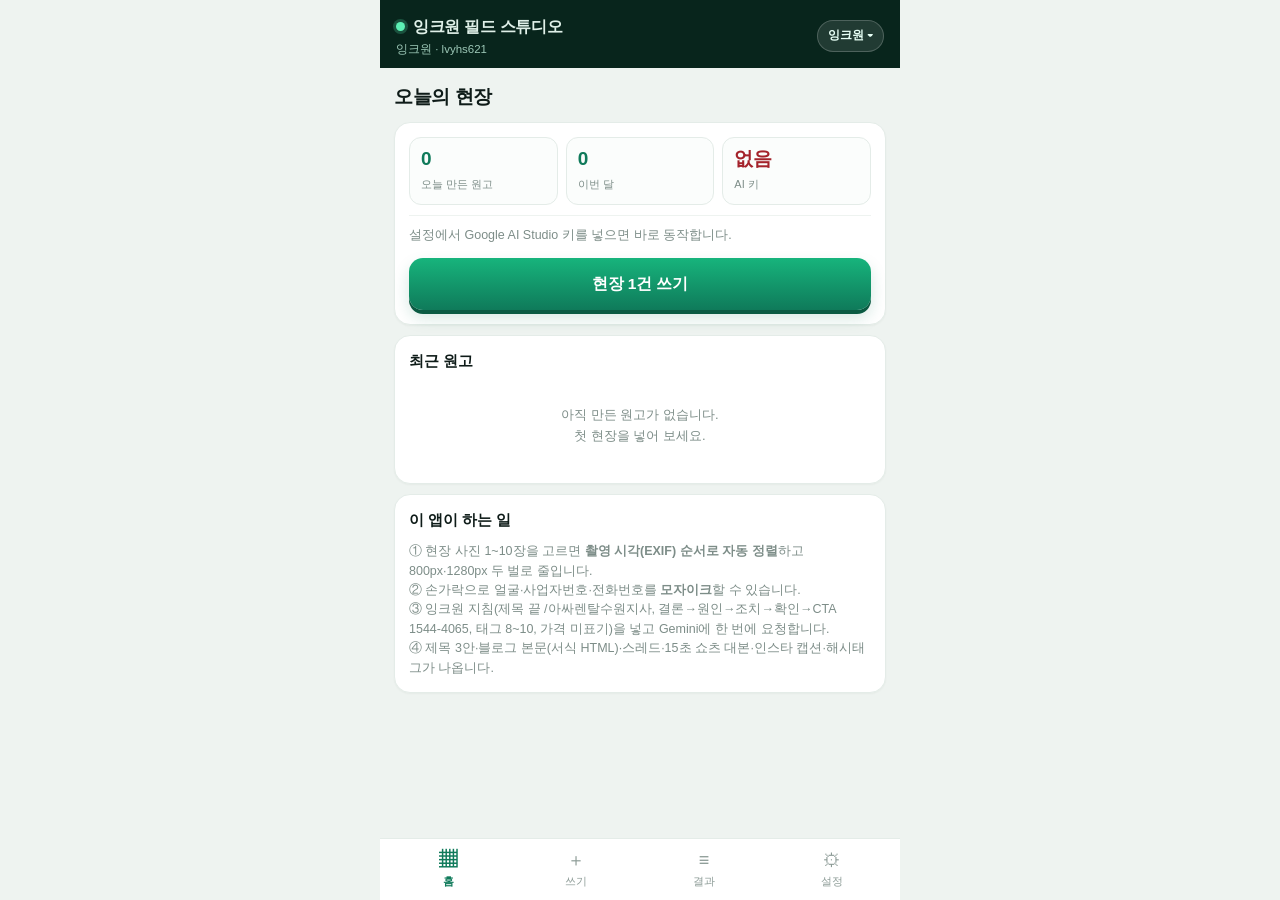
==== field-studio/index.html @ 6616ce25 "🛠️ 잉크원 필드 스튜디오 P1 프로토타입 추가 (/field-studio/)" ====
<!doctype html>
<html lang="ko">
<head>
<meta charset="utf-8">
<meta name="viewport" content="width=device-width, initial-scale=1, viewport-fit=cover">
<title>잉크원 필드 스튜디오</title>
<meta name="theme-color" content="#08251c">
<meta name="description" content="현장 사진과 한 줄 메모로 블로그·쇼츠·스레드·인스타 원고를 1분에 만드는 사내 앱">
<link rel="manifest" href="./manifest.webmanifest">
<link rel="apple-touch-icon" href="./apple-touch-icon.png">
<link rel="stylesheet" href="./style.css">
</head>
<body>
<div class="app">
  <div class="topbar">
    <div>
      <div class="brand"><span class="dot"></span>잉크원 필드 스튜디오</div>
      <div class="who" id="whoLine">잉크원 · lvyhs621</div>
    </div>
    <button class="brandsel" id="brandBtn">잉크원 ▾</button>
  </div>

  <main class="view" id="view">

    <!-- 홈 -->
    <section id="v-home">
      <h1>오늘의 현장</h1>
      <div class="card">
        <div class="kpis">
          <div class="kpi"><b id="kToday">0</b><span>오늘 만든 원고</span></div>
          <div class="kpi"><b id="kMonth">0</b><span>이번 달</span></div>
          <div class="kpi"><b id="kKey">–</b><span>AI 키</span></div>
        </div>
        <div class="hr"></div>
        <div class="spread">
          <div class="muted" id="homeHint">사진과 메모만 있으면 1분 안에 원고가 나옵니다.</div>
        </div>
        <button class="btn" id="goWrite" style="margin-top:12px">현장 1건 쓰기</button>
      </div>

      <div class="card">
        <h3>최근 원고 <span class="tiny" id="histCount"></span></h3>
        <div id="histList"><div class="empty">아직 만든 원고가 없습니다.<br>첫 현장을 넣어 보세요.</div></div>
      </div>

      <div class="card">
        <h3>이 앱이 하는 일</h3>
        <div class="muted">
          ① 현장 사진 1~10장을 고르면 <b>촬영 시각(EXIF) 순서로 자동 정렬</b>하고 800px·1280px 두 벌로 줄입니다.<br>
          ② 손가락으로 얼굴·사업자번호·전화번호를 <b>모자이크</b>할 수 있습니다.<br>
          ③ 잉크원 지침(제목 끝 /아싸렌탈수원지사, 결론→원인→조치→확인→CTA 1544-4065, 태그 8~10, 가격 미표기)을 넣고 Gemini에 한 번에 요청합니다.<br>
          ④ 제목 3안·블로그 본문(서식 HTML)·스레드·15초 쇼츠 대본·인스타 캡션·해시태그가 나옵니다.
        </div>
      </div>
    </section>

    <!-- 쓰기 -->
    <section id="v-write" class="hidden">
      <div class="steps"><div class="on"></div><div id="st2"></div><div id="st3"></div></div>
      <h1>현장 쓰기 <span class="tiny" id="writePresetLabel"></span></h1>

      <div class="card">
        <h3>1. 사진 <span class="tiny" id="photoMeta">0/10장</span></h3>
        <div class="thumbs" id="thumbs">
          <button class="addbox" id="addPhoto"><b>＋</b>사진 추가</button>
        </div>
        <div class="muted" style="margin-top:8px" id="photoHint">촬영 시각이 있으면 순서대로 정렬합니다 · AI용 800px 별도 저장</div>
        <input type="file" id="fileInput" accept="image/*" multiple class="hidden">
      </div>

      <div class="card">
        <h3>2. 한 줄 메모 <span class="tiny">기종·증상·조치</span></h3>
        <textarea id="memo" placeholder="예) 성서공단 사무실, 복합기 종이 걸림 수리. 급지롤러 교체하고 양면 20매 시험 출력까지."></textarea>
        <div class="row" style="margin-top:8px">
          <button class="btn ghost small" id="micBtn" style="width:auto">🎙 말로 입력</button>
          <span class="tiny" id="micHint">사진에 없는 사실을 채워 넣습니다</span>
        </div>
      </div>

      <div class="card">
        <h3>3. 어떤 작업이었나요?</h3>
        <div class="chips" id="types"></div>
        <div class="hr"></div>
        <div class="muted" id="presetLine"></div>
      </div>

      <button class="btn" id="makeBtn">이 현장으로 만들기</button>
      <div class="tiny" style="text-align:center;margin:8px 0 0">Gemini 1회 호출 · 약 10~25원 · 10~30초</div>
    </section>

    <!-- 결과 -->
    <section id="v-result" class="hidden">
      <div id="resultEmpty">
        <h1>결과</h1>
        <div class="card"><div class="empty">아직 만든 원고가 없습니다.<br>쓰기 탭에서 현장을 넣어 보세요.</div></div>
      </div>

      <div id="resultBody" class="hidden">
        <div class="spread" style="margin:0 0 10px">
          <h1 style="margin:0">결과</h1>
          <span class="badge" id="resModel">–</span>
        </div>

        <div class="card">
          <h3>제목 3안 <span class="tiny">하나 고르세요</span></h3>
          <div class="titles" id="titleList"></div>
          <button class="btn ghost small" id="copyTitle">선택한 제목 복사</button>
        </div>

        <div class="card">
          <h3>원고</h3>
          <div class="seg" id="seg">
            <button data-p="blog" class="on">블로그</button>
            <button data-p="threads">스레드</button>
            <button data-p="shorts">쇼츠 15초</button>
            <button data-p="insta">인스타</button>
          </div>

          <div class="pane on" id="pane-blog">
            <div class="article" id="blogPreview"></div>
            <div class="copybar">
              <button class="btn small" id="copyHtml">서식 HTML 복사</button>
              <button class="btn ghost small" id="copyText">일반 텍스트</button>
            </div>
            <div class="tiny" style="margin-top:6px">네이버 스마트에디터에서 붙여넣으면 소제목·목록 서식이 살아납니다.</div>
          </div>

          <div class="pane" id="pane-threads">
            <div class="pre" id="threadsBox"></div>
            <div class="copybar"><button class="btn small" id="copyThreads">스레드 복사</button>
              <button class="btn ghost small" id="copyThreadsShort">짧은 버전</button></div>
            <div class="tiny" style="margin-top:6px" id="threadsLen"></div>
          </div>

          <div class="pane" id="pane-shorts">
            <div id="shortsBox"></div>
            <div class="copybar"><button class="btn small" id="copyShorts">대본 복사</button></div>
            <div class="note" style="margin-top:8px">가격·임대료 숫자는 넣지 않습니다. 엔딩 음성은 “잉크원·아싸렌탈, 1544-4065”.</div>
          </div>

          <div class="pane" id="pane-insta">
            <div class="pre" id="instaBox"></div>
            <div class="copybar"><button class="btn small" id="copyInsta">캡션 복사</button>
              <button class="btn ghost small" id="copyYt">유튜브 제목·설명</button></div>
            <div class="tiny" style="margin-top:6px">첫 줄이 “수원”으로 시작하고, 위치 태그는 넣지 않습니다.</div>
          </div>
        </div>

        <div class="card">
          <h3>해시태그 <span class="tiny" id="tagCount"></span></h3>
          <div class="chips" id="tagList"></div>
          <div class="copybar"><button class="btn ghost small" id="copyTags">태그 복사</button></div>
        </div>

        <div class="card">
          <h3>사진 <span class="tiny" id="resPhotoMeta"></span></h3>
          <div class="thumbs" id="resThumbs"></div>
          <div class="copybar">
            <button class="btn small" id="zipBtn">사진 + 원고 ZIP</button>
            <button class="btn ghost small" id="htmlBtn">원고 HTML 저장</button>
          </div>
        </div>

        <div class="approve">
          <b>승인 — 대외 발행은 아직 연결 전</b>
          <div class="muted" style="margin-top:4px">
            이 프로토타입은 <b>원고 생성까지</b>입니다. 네이버·유튜브·인스타 자동 발행은 2단계(발행 어댑터)에서 붙입니다.
            지금은 [서식 HTML 복사]로 네이버 글쓰기에 붙여넣어 주세요.
          </div>
          <div class="btnrow" style="margin-top:10px">
            <button class="btn danger small" id="discardBtn">버리기</button>
            <button class="btn small" id="naverBtn">복사하고 네이버 열기</button>
          </div>
        </div>
      </div>
    </section>

    <!-- 설정 -->
    <section id="v-settings" class="hidden">
      <h1>설정</h1>

      <div class="card">
        <h3>Google AI Studio 키 <span class="badge" id="keyState">없음</span></h3>
        <label class="f" for="gemKey">API 키</label>
        <input type="password" id="gemKey" placeholder="AIza..." autocomplete="off" spellcheck="false">
        <div class="row" style="margin-top:8px">
          <button class="btn ghost small" id="saveKey" style="width:auto">저장</button>
          <button class="btn ghost small" id="testKey" style="width:auto">연결 테스트</button>
          <button class="btn ghost small" id="importKey" style="width:auto">비서실 키 가져오기</button>
        </div>
        <div class="muted" style="margin-top:8px">
          키는 <b>이 브라우저(localStorage)에만</b> 저장되고 어디로도 보내지 않습니다. GitHub 저장소에는 들어가지 않습니다.
          마르스 비서실과 같은 주소(lvybb1102-lgtm.github.io)라 비서실에 넣은 키를 그대로 가져올 수 있습니다.
        </div>
      </div>

      <div class="card">
        <h3>모델</h3>
        <select id="modelSel">
          <option value="auto">자동 (추천 · gemini-3.6-flash)</option>
          <option value="gemini-3.6-flash">gemini-3.6-flash · 빠름(7초)</option>
          <option value="gemini-3.8-flash">gemini-3.8-flash · 고품질(24초)</option>
          <option value="gemini-3.1-flash-lite">gemini-3.1-flash-lite · 최저가</option>
        </select>
        <div class="muted" style="margin-top:8px" id="modelInfo">한 번에 제목 3안·본문·스레드·쇼츠·인스타를 만들어 약 0.01~0.02달러가 듭니다(실측).</div>
      </div>

      <div class="card">
        <h3>OpenAI 키 <span class="badge off">선택</span></h3>
        <input type="password" id="oaKey" placeholder="sk-..." autocomplete="off" spellcheck="false">
        <div class="row" style="margin-top:8px">
          <button class="btn ghost small" id="saveOa" style="width:auto">저장</button>
          <span class="tiny">지금 프로토타입은 Gemini로 생성합니다. OpenAI는 2단계에서 씁니다.</span>
        </div>
      </div>

      <div class="card">
        <h3>기록</h3>
        <div class="kv"><span>저장된 원고</span><b id="histN">0건</b></div>
        <div class="kv"><span>브라우저 저장소 사용</span><b id="lsUse">–</b></div>
        <div class="btnrow" style="margin-top:10px">
          <button class="btn ghost small" id="exportBtn">백업(JSON)</button>
          <button class="btn ghost small" id="clearHistBtn">기록 지우기</button>
        </div>
      </div>

      <div class="card">
        <h3>이 앱</h3>
        <div class="muted">
          잉크원 필드 스튜디오 v1.0 (P1 프로토타입) · 2026-11-27<br>
          현장 입력 → Gemini 생성 → 복사·저장까지 실제 동작합니다. 발행 어댑터(네이버·유튜브·인스타)는 다음 단계입니다.
        </div>
      </div>
    </section>
  </main>

  <nav class="tabs" id="tabs">
    <button class="tab on" data-v="home"><i>▦</i>홈</button>
    <button class="tab" data-v="write"><i>＋</i>쓰기</button>
    <button class="tab" data-v="result"><i>≡</i>결과</button>
    <button class="tab" data-v="settings"><i>⚙</i>설정</button>
  </nav>
</div>

<!-- 모자이크 편집 -->
<div class="sheet hidden" id="mosaicSheet">
  <div class="inner">
    <div class="hd"><b>모자이크 · 가리기</b><button class="btn mini ghost" id="mClose">닫기</button></div>
    <div class="canvaswrap"><canvas id="mCanvas"></canvas></div>
    <div class="toolrow">
      <button class="btn mini ghost" id="mMode">모자이크</button>
      <button class="btn mini ghost" id="mUndo">되돌리기</button>
      <span class="tiny" style="margin-left:auto">굵기</span>
    </div>
    <input type="range" id="mSize" min="12" max="90" value="38">
    <div class="btnrow" style="margin-top:12px">
      <button class="btn danger small" id="mCancel">취소</button>
      <button class="btn small" id="mSave">적용</button>
    </div>
    <div class="tiny" style="margin-top:8px">손가락으로 얼굴·사업자번호·전화번호 위를 문지르세요. 적용하면 원본이 바뀌고 AI에도 가린 상태로 전달됩니다.</div>
  </div>
</div>

<!-- 생성 진행 -->
<div class="sheet hidden" id="genSheet">
  <div class="inner">
    <div class="hd"><b>원고 만드는 중</b></div>
    <div class="gen">
      <div class="spinner"></div>
      <div class="st" id="genStage">사진 정리 → 지침 확인 → 생성 요청</div>
      <div class="el" id="genElapsed">0초</div>
      <div class="tiny" id="genNote" style="text-align:center;max-width:300px">멈춘 것 같아도 30초까지 기다려 주세요. 창을 닫으면 취소됩니다.</div>
      <button class="btn ghost small" id="genCancel" style="width:auto;margin-top:6px">취소</button>
    </div>
  </div>
</div>

<div class="toast" id="toast"></div>
<script src="./app.js"></script>
</body>
</html>
---- field-studio/style.css ----
:root{
  --ink:#0e1b18; --ink2:#374a45; --muted:#7d8d88; --line:#e4ece8;
  --brand:#0f7a5a; --brand2:#12a06f; --branddark:#0a5a42;
  --warn:#a4600d; --bad:#a4232b; --bg:#eef3f0; --card:#fff;
  --safe-b: env(safe-area-inset-bottom, 0px);
}
*{box-sizing:border-box;-webkit-tap-highlight-color:transparent}
html,body{height:100%}
body{
  margin:0;background:var(--bg);color:var(--ink);
  font-family:Pretendard,-apple-system,BlinkMacSystemFont,"Apple SD Gothic Neo","Noto Sans KR","Malgun Gothic",sans-serif;
  font-size:15px;line-height:1.6;-webkit-text-size-adjust:100%;
  overscroll-behavior-y:none;
}
button,input,textarea,select{font:inherit;color:inherit}
button{cursor:pointer;border:0;background:none}
.hidden{display:none !important}
.app{display:flex;flex-direction:column;height:100dvh;max-width:520px;margin:0 auto;background:var(--bg);position:relative}

/* app bar */
.topbar{display:flex;justify-content:space-between;align-items:center;gap:8px;padding:14px 16px 10px;
  background:#08251c;color:#dff0e8;position:sticky;top:0;z-index:20}
.brand{font-weight:800;letter-spacing:-.02em;font-size:16px;display:flex;align-items:center;gap:8px}
.dot{width:9px;height:9px;border-radius:50%;background:#5cf0b4;box-shadow:0 0 0 3px rgba(92,240,180,.22)}
.topbar .who{font-size:11.5px;color:#9dc8b7}
.brandsel{font-size:12px;background:rgba(255,255,255,.1);color:#e6fff5;border:1px solid rgba(255,255,255,.2);
  border-radius:999px;padding:5px 10px;font-weight:700;max-width:170px;overflow:hidden;text-overflow:ellipsis;white-space:nowrap}

/* scroll area */
.view{flex:1;overflow-y:auto;padding:12px 14px calc(96px + var(--safe-b));-webkit-overflow-scrolling:touch}
h1{font-size:19px;margin:2px 0 10px;letter-spacing:-.02em}
h2{font-size:15px;margin:0 0 8px;letter-spacing:-.01em}
.card{background:var(--card);border:1px solid var(--line);border-radius:16px;padding:14px;margin:0 0 10px;
  box-shadow:0 1px 2px rgba(10,40,30,.04)}
.card h3{margin:0 0 10px;font-size:14.5px;display:flex;align-items:center;justify-content:space-between;gap:8px}
.muted{color:var(--muted);font-size:12.5px;line-height:1.55}
.tiny{font-size:11.5px;color:var(--muted)}
.row{display:flex;align-items:center;gap:8px}
.spread{display:flex;align-items:center;justify-content:space-between;gap:10px}
.stack{display:flex;flex-direction:column;gap:10px}

/* buttons */
.btn{display:flex;align-items:center;justify-content:center;gap:7px;width:100%;border-radius:14px;padding:14px;
  font-size:15.5px;font-weight:800;letter-spacing:-.01em;background:linear-gradient(180deg,#17b47c,#0f7a5a);color:#fff;
  box-shadow:0 4px 0 #0a5a42,0 8px 16px rgba(15,122,90,.18);transition:transform .05s}
.btn:active{transform:translateY(2px);box-shadow:0 2px 0 #0a5a42}
.btn[disabled]{opacity:.55;box-shadow:none;background:#b9c9c3;color:#fff}
.btn.ghost{background:#fff;color:#0b6b4f;border:1.5px solid #bfe0d2;box-shadow:none;font-weight:700}
.btn.ghost:active{background:#f2fbf6}
.btn.small{padding:10px 12px;font-size:13.5px;border-radius:11px;box-shadow:none;font-weight:700}
.btn.mini{padding:7px 10px;font-size:12.5px;border-radius:9px;box-shadow:none;font-weight:700;width:auto}
.btn.danger{background:#fff;color:var(--bad);border:1.5px solid #f0cccf;box-shadow:none;font-weight:700}
.btn.dark{background:#10251f;box-shadow:0 4px 0 #05100c}
.btnrow{display:grid;grid-template-columns:1fr 1fr;gap:8px}

/* tabs */
.tabs{position:fixed;bottom:0;left:50%;transform:translateX(-50%);width:100%;max-width:520px;
  display:grid;grid-template-columns:repeat(4,1fr);background:rgba(255,255,255,.97);border-top:1px solid var(--line);
  padding:7px 4px calc(8px + var(--safe-b));z-index:30;backdrop-filter:blur(10px)}
.tab{text-align:center;font-size:10.5px;color:#8c9b96;padding:2px 0;border-radius:10px}
.tab i{display:block;font-size:18px;font-style:normal;line-height:1.4}
.tab.on{color:var(--brand);font-weight:800}
.tab.on i{transform:translateY(-1px)}

/* photos */
.thumbs{display:grid;grid-template-columns:repeat(3,1fr);gap:8px}
.thumb{position:relative;aspect-ratio:1/1;border-radius:12px;overflow:hidden;background:#dfe8e4;border:1px solid var(--line)}
.thumb img{width:100%;height:100%;object-fit:cover;display:block}
.thumb .num{position:absolute;top:5px;left:5px;background:rgba(15,122,90,.92);color:#fff;font-size:11px;font-weight:800;
  border-radius:6px;padding:0 6px;line-height:19px;z-index:2}
.thumb .acts{position:absolute;right:4px;bottom:4px;display:flex;gap:4px;z-index:2}
.thumb .acts button{background:rgba(8,30,24,.72);color:#fff;border-radius:8px;font-size:12px;padding:3px 7px;font-weight:700}
.thumb .stamp{position:absolute;left:0;right:0;bottom:0;background:linear-gradient(transparent,rgba(6,22,17,.72));
  color:#eafff7;font-size:10.5px;padding:14px 6px 4px;text-align:right}
.addbox{aspect-ratio:1/1;border:1.6px dashed #c2d6cd;border-radius:12px;display:flex;flex-direction:column;
  align-items:center;justify-content:center;gap:2px;color:#7fa094;font-size:12px;background:#f8fbf9}
.addbox b{font-size:22px;line-height:1;color:#0f7a5a}

/* chips */
.chips{display:flex;flex-wrap:wrap;gap:7px}
.chip{font-size:12.5px;border:1px solid var(--line);background:#fff;border-radius:999px;padding:7px 12px;color:var(--ink2);font-weight:600}
.chip.on{background:#effaf4;border-color:#0f7a5a;color:#0b6b4f;font-weight:800;box-shadow:inset 0 0 0 1px #0f7a5a}
.chip.tag{background:#eaf5ef;color:#0b6b4f;border-color:#cfe7dd;font-weight:700}

/* fields */
textarea,input[type=text],input[type=password],select{width:100%;border:1px solid var(--line);border-radius:12px;
  padding:11px 12px;background:#fbfdfc;font-size:14.5px;outline:none}
textarea{min-height:78px;resize:vertical;line-height:1.6}
textarea:focus,input:focus,select:focus{border-color:#8fd3ba;background:#fff}
label.f{display:block;font-size:12.5px;font-weight:700;color:var(--ink2);margin:0 0 5px}

/* steps */
.steps{display:flex;gap:6px;margin:0 0 12px}
.steps div{flex:1;height:4px;border-radius:9px;background:#dde7e2}
.steps div.on{background:linear-gradient(90deg,#12a06f,#0f7a5a)}

/* kpi */
.kpis{display:grid;grid-template-columns:1fr 1fr 1fr;gap:8px}
.kpi{background:#fbfdfc;border:1px solid var(--line);border-radius:12px;padding:9px 11px}
.kpi b{display:block;font-size:19px;color:var(--brand);letter-spacing:-.02em;line-height:1.25}
.kpi span{font-size:11px;color:var(--muted)}

/* list */
.hitem{display:flex;gap:10px;align-items:center;padding:10px 0;border-top:1px solid #eef3f0}
.hitem:first-of-type{border-top:0}
.hitem img{width:46px;height:46px;border-radius:10px;object-fit:cover;background:#dfe8e4;flex:none}
.hitem .t{flex:1;min-width:0}
.hitem .t b{display:block;font-size:13.5px;font-weight:700;white-space:nowrap;overflow:hidden;text-overflow:ellipsis}
.hitem .t span{font-size:11.5px;color:var(--muted)}
.empty{text-align:center;color:var(--muted);font-size:13px;padding:22px 8px}

/* result */
.titles .t{border:1.5px solid var(--line);border-radius:12px;padding:11px 12px;margin:0 0 8px;background:#fff;font-size:13.5px;line-height:1.5;text-align:left;width:100%;display:block}
.titles .t.on{border-color:#0f7a5a;background:#f2fbf6;box-shadow:inset 0 0 0 1px #0f7a5a}
.titles .t small{display:block;color:var(--muted);font-size:11px;margin-top:3px}
.seg{display:flex;gap:0;background:#eaf1ee;border-radius:11px;padding:3px;margin:0 0 10px}
.seg button{flex:1;font-size:12.5px;font-weight:700;color:#6b7c76;padding:7px 4px;border-radius:9px}
.seg button.on{background:#fff;color:#0b6b4f;box-shadow:0 1px 3px rgba(10,40,30,.12)}
.pane{display:none}
.pane.on{display:block}
.article{font-size:14px;line-height:1.8;color:#243330;max-height:52vh;overflow:auto;border:1px solid var(--line);
  border-radius:12px;padding:12px;background:#fff}
.article h2{font-size:15px;color:#0b4d70;margin:16px 0 6px}
.article h2:first-child{margin-top:0}
.article p{margin:0 0 10px}
.article ul{margin:0 0 10px;padding-left:20px}
.article li{margin:0 0 4px}
.article b{color:#0b3d2f}
.pre{white-space:pre-wrap;font-size:13.5px;line-height:1.7;background:#fbfdfc;border:1px solid var(--line);
  border-radius:12px;padding:12px;max-height:46vh;overflow:auto}
.shortsrow{display:grid;grid-template-columns:64px 1fr;gap:8px;padding:9px 0;border-top:1px solid #eef3f0;font-size:13px}
.shortsrow:first-child{border-top:0}
.shortsrow .tm{font-weight:800;color:#0b6b4f;font-size:12px}
.shortsrow .sc{font-weight:700}
.shortsrow .vc{color:var(--ink2);font-size:12.5px}
.copybar{display:flex;gap:8px;margin:10px 0 0}
.copybar .btn{flex:1}

/* approve */
.approve{border:1.5px solid #f0d7b3;background:#fffaf2;border-radius:14px;padding:13px;margin:10px 0}
.approve b{font-size:13.5px}

/* bottom sheet / modal */
.sheet{position:fixed;inset:0;background:rgba(6,20,16,.55);z-index:60;display:flex;align-items:flex-end;justify-content:center}
.sheet .inner{background:#fff;width:100%;max-width:520px;border-radius:18px 18px 0 0;padding:14px 14px calc(14px + var(--safe-b));
  max-height:94dvh;overflow:auto}
.sheet .hd{display:flex;justify-content:space-between;align-items:center;margin:0 0 10px}
.sheet .hd b{font-size:15px}
.canvaswrap{position:relative;background:#0b1512;border-radius:12px;overflow:hidden;touch-action:none}
.canvaswrap canvas{display:block;width:100%;height:auto;touch-action:none}
.toolrow{display:flex;gap:8px;align-items:center;margin:10px 0}
.toolrow .btn{flex:none;width:auto}
input[type=range]{width:100%;accent-color:#0f7a5a}

/* progress */
.gen{display:flex;flex-direction:column;align-items:center;gap:10px;padding:22px 8px}
.spinner{width:38px;height:38px;border-radius:50%;border:4px solid #d9e8e1;border-top-color:#0f7a5a;animation:spin .9s linear infinite}
@keyframes spin{to{transform:rotate(360deg)}}
.gen .st{font-size:13.5px;font-weight:700;color:#0b6b4f}
.gen .el{font-size:12px;color:var(--muted)}

/* toast */
.toast{position:fixed;left:50%;bottom:calc(96px + var(--safe-b));transform:translateX(-50%) translateY(20px);
  background:#10251f;color:#eafff7;font-size:13px;font-weight:700;padding:11px 16px;border-radius:12px;
  opacity:0;pointer-events:none;transition:.22s;z-index:80;max-width:88%;text-align:center;line-height:1.45}
.toast.on{opacity:1;transform:translateX(-50%) translateY(0)}
.toast.err{background:#5d1519}

/* misc */
.badge{font-size:10.5px;font-weight:800;border-radius:999px;padding:2px 8px;background:#eaf5ef;color:#0b6b4f;border:1px solid #cfe7dd}
.badge.warn{background:#fff6e8;color:#8a5309;border-color:#f0dcbf}
.badge.off{background:#f3f5f4;color:#85938f;border-color:#e5eae8}
.hr{height:1px;background:#eef3f0;margin:10px 0}
.note{font-size:11.5px;color:#6d7d78;line-height:1.55;background:#f7faf8;border-left:3px solid #cfe7dd;padding:8px 10px;border-radius:0 8px 8px 0}
.kv{display:flex;justify-content:space-between;gap:10px;font-size:13px;padding:6px 0;border-top:1px solid #f1f5f3}
.kv:first-child{border-top:0}
.kv span{color:var(--muted)}
.kv b{font-weight:700}
@media (max-width:380px){ .kpis{grid-template-columns:1fr 1fr} }
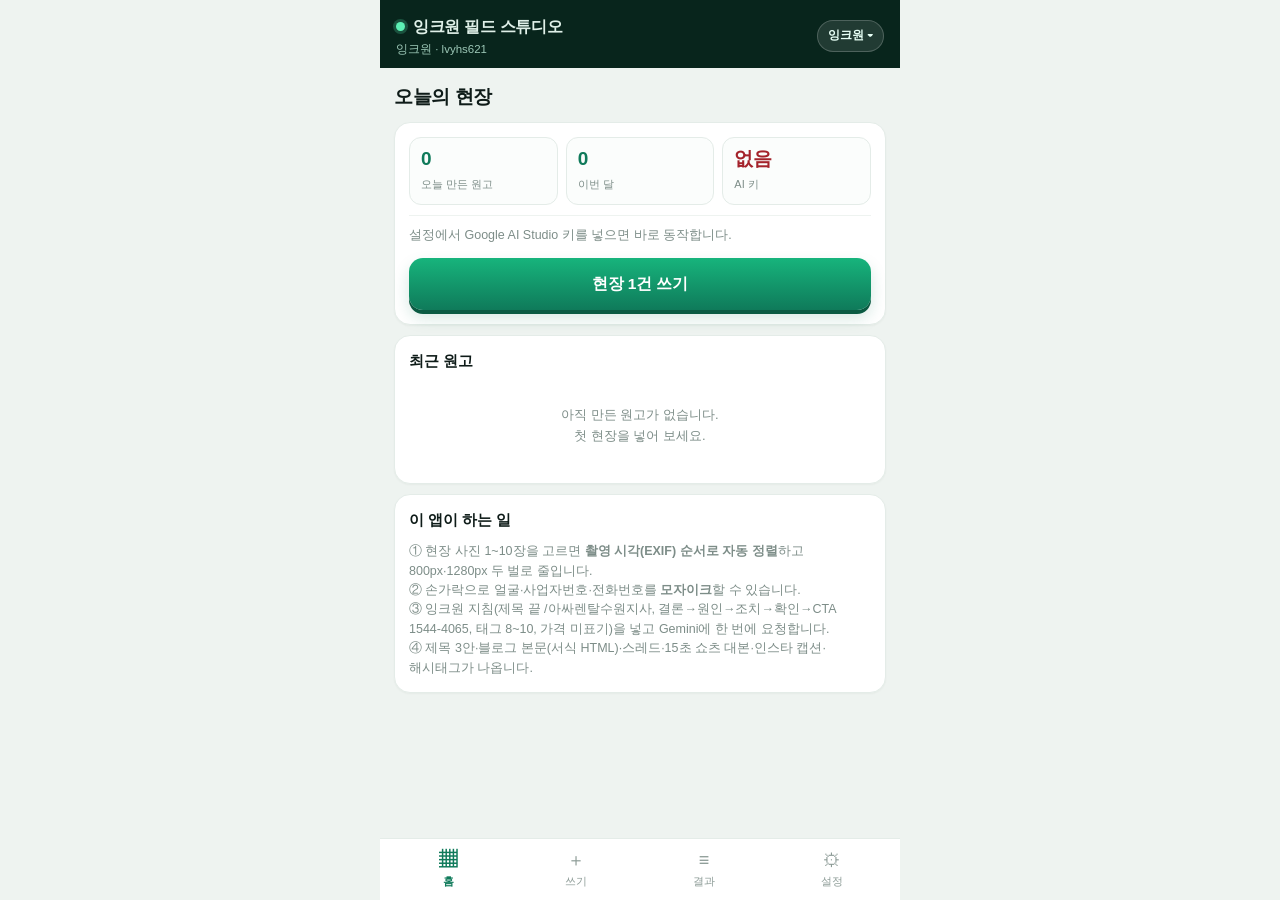
==== commit fc8b7004: "필드 스튜디오: 정보성 지정 주제·정보성 랜덤 주제 모드 추가 (쓰기 3모드)" ====
--- a/field-studio/index.html
+++ b/field-studio/index.html
@@ -57,10 +57,36 @@
     <!-- 쓰기 -->
     <section id="v-write" class="hidden">
       <div class="steps"><div class="on"></div><div id="st2"></div><div id="st3"></div></div>
-      <h1>현장 쓰기 <span class="tiny" id="writePresetLabel"></span></h1>
-
-      <div class="card">
-        <h3>1. 사진 <span class="tiny" id="photoMeta">0/10장</span></h3>
+      <h1>글쓰기 <span class="tiny" id="writePresetLabel"></span></h1>
+
+      <div class="modes" id="modeTabs">
+        <button class="modecard on" data-m="field"><i>🔧</i><b>설치·AS<br>후기</b><span>사진·메모</span></button>
+        <button class="modecard" data-m="topic"><i>📝</i><b>정보성<br>지정 주제</b><span>주제 입력</span></button>
+        <button class="modecard" data-m="random"><i>🎲</i><b>정보성<br>랜덤 주제</b><span>AI 자동</span></button>
+      </div>
+      <div class="modehint" id="modeHint">현장 사진과 한 줄 메모로 설치·AS 후기 원고를 만듭니다.</div>
+
+      <div class="card hidden" id="topicCard">
+        <h3>1. 주제 <span class="tiny">한 줄로 적어 주세요</span></h3>
+        <input type="text" id="topicInput" placeholder="예) 복합기에서 팩스가 안 나갈 때 확인하는 5가지" autocomplete="off" enterkeyhint="done">
+        <div class="tiny" style="margin:10px 0 6px">추천 주제 — 누르면 바로 채워집니다</div>
+        <div class="chips" id="topicChips"></div>
+      </div>
+
+      <div class="card hidden" id="randomCard">
+        <h3>1. 주제 <span class="tiny">비워 두면 AI가 새로 고릅니다</span></h3>
+        <div class="picked off" id="pickedBox">아직 뽑지 않았습니다 · AI가 최근 글과 겹치지 않는 새 주제를 고릅니다</div>
+        <div class="btnrow" style="margin-top:10px">
+          <button class="btn ghost small" id="rollBtn">🎲 다른 주제 뽑기</button>
+          <button class="btn ghost small" id="clearPick">주제 비우기</button>
+        </div>
+        <div class="hr"></div>
+        <div class="tiny">최근 주제 — 같은 소재는 피해서 씁니다</div>
+        <div class="chips" id="recentTopics" style="margin-top:6px"></div>
+      </div>
+
+      <div class="card" id="photoCard">
+        <h3><span id="photoTitle">1. 사진</span> <span class="tiny" id="photoMeta">0/10장</span></h3>
         <div class="thumbs" id="thumbs">
           <button class="addbox" id="addPhoto"><b>＋</b>사진 추가</button>
         </div>
@@ -68,8 +94,8 @@
         <input type="file" id="fileInput" accept="image/*" multiple class="hidden">
       </div>
 
-      <div class="card">
-        <h3>2. 한 줄 메모 <span class="tiny">기종·증상·조치</span></h3>
+      <div class="card" id="memoCard">
+        <h3><span id="memoTitle">2. 한 줄 메모</span> <span class="tiny" id="memoSub">기종·증상·조치</span></h3>
         <textarea id="memo" placeholder="예) 성서공단 사무실, 복합기 종이 걸림 수리. 급지롤러 교체하고 양면 20매 시험 출력까지."></textarea>
         <div class="row" style="margin-top:8px">
           <button class="btn ghost small" id="micBtn" style="width:auto">🎙 말로 입력</button>
@@ -77,15 +103,21 @@
         </div>
       </div>
 
-      <div class="card">
+      <div class="card" id="typeCard">
         <h3>3. 어떤 작업이었나요?</h3>
         <div class="chips" id="types"></div>
         <div class="hr"></div>
         <div class="muted" id="presetLine"></div>
       </div>
 
+      <div class="card hidden" id="infoCard">
+        <div class="muted" id="infoNote"></div>
+        <div class="hr"></div>
+        <div class="muted" id="presetLine2"></div>
+      </div>
+
       <button class="btn" id="makeBtn">이 현장으로 만들기</button>
-      <div class="tiny" style="text-align:center;margin:8px 0 0">Gemini 1회 호출 · 약 10~25원 · 10~30초</div>
+      <div class="tiny" style="text-align:center;margin:8px 0 0" id="costLine">Gemini 1회 호출 · 약 10~25원 · 10~30초</div>
     </section>
 
     <!-- 결과 -->
@@ -99,6 +131,11 @@
         <div class="spread" style="margin:0 0 10px">
           <h1 style="margin:0">결과</h1>
           <span class="badge" id="resModel">–</span>
+        </div>
+
+        <div class="card hidden" id="resTopicCard">
+          <h3>이번 주제 <span class="tiny" id="resModeLabel"></span></h3>
+          <div id="resTopic" style="font-size:13.5px;font-weight:700;color:#0b4d36;line-height:1.55"></div>
         </div>
 
         <div class="card">
@@ -152,7 +189,7 @@
           <div class="copybar"><button class="btn ghost small" id="copyTags">태그 복사</button></div>
         </div>
 
-        <div class="card">
+        <div class="card" id="resPhotoCard">
           <h3>사진 <span class="tiny" id="resPhotoMeta"></span></h3>
           <div class="thumbs" id="resThumbs"></div>
           <div class="copybar">
--- a/field-studio/style.css
+++ b/field-studio/style.css
@@ -6,10 +6,11 @@
 }
 *{box-sizing:border-box;-webkit-tap-highlight-color:transparent}
 html,body{height:100%}
-body{
+  body{
   margin:0;background:var(--bg);color:var(--ink);
   font-family:Pretendard,-apple-system,BlinkMacSystemFont,"Apple SD Gothic Neo","Noto Sans KR","Malgun Gothic",sans-serif;
   font-size:15px;line-height:1.6;-webkit-text-size-adjust:100%;
+  word-break:keep-all;overflow-wrap:anywhere;
   overscroll-behavior-y:none;
 }
 button,input,textarea,select{font:inherit;color:inherit}
@@ -41,8 +42,11 @@
 
 /* buttons */
 .btn{display:flex;align-items:center;justify-content:center;gap:7px;width:100%;border-radius:14px;padding:14px;
+  white-space:nowrap;
   font-size:15.5px;font-weight:800;letter-spacing:-.01em;background:linear-gradient(180deg,#17b47c,#0f7a5a);color:#fff;
   box-shadow:0 4px 0 #0a5a42,0 8px 16px rgba(15,122,90,.18);transition:transform .05s}
+.row .btn{flex:0 0 auto}
+.row .tiny{flex:1;min-width:0}
 .btn:active{transform:translateY(2px);box-shadow:0 2px 0 #0a5a42}
 .btn[disabled]{opacity:.55;box-shadow:none;background:#b9c9c3;color:#fff}
 .btn.ghost{background:#fff;color:#0b6b4f;border:1.5px solid #bfe0d2;box-shadow:none;font-weight:700}
@@ -55,7 +59,7 @@
 
 /* tabs */
 .tabs{position:fixed;bottom:0;left:50%;transform:translateX(-50%);width:100%;max-width:520px;
-  display:grid;grid-template-columns:repeat(4,1fr);background:rgba(255,255,255,.97);border-top:1px solid var(--line);
+  display:grid;grid-template-columns:repeat(4,1fr);background:#fff;border-top:1px solid var(--line);
   padding:7px 4px calc(8px + var(--safe-b));z-index:30;backdrop-filter:blur(10px)}
 .tab{text-align:center;font-size:10.5px;color:#8c9b96;padding:2px 0;border-radius:10px}
 .tab i{display:block;font-size:18px;font-style:normal;line-height:1.4}
@@ -68,8 +72,9 @@
 .thumb img{width:100%;height:100%;object-fit:cover;display:block}
 .thumb .num{position:absolute;top:5px;left:5px;background:rgba(15,122,90,.92);color:#fff;font-size:11px;font-weight:800;
   border-radius:6px;padding:0 6px;line-height:19px;z-index:2}
-.thumb .acts{position:absolute;right:4px;bottom:4px;display:flex;gap:4px;z-index:2}
-.thumb .acts button{background:rgba(8,30,24,.72);color:#fff;border-radius:8px;font-size:12px;padding:3px 7px;font-weight:700}
+.thumb .acts{position:absolute;right:4px;top:4px;display:flex;gap:4px;z-index:2}
+.thumb .acts button{background:rgba(8,30,24,.72);color:#fff;border-radius:7px;font-size:12px;font-weight:700;
+  width:24px;height:24px;display:grid;place-items:center;padding:0}
 .thumb .stamp{position:absolute;left:0;right:0;bottom:0;background:linear-gradient(transparent,rgba(6,22,17,.72));
   color:#eafff7;font-size:10.5px;padding:14px 6px 4px;text-align:right}
 .addbox{aspect-ratio:1/1;border:1.6px dashed #c2d6cd;border-radius:12px;display:flex;flex-direction:column;
@@ -94,6 +99,21 @@
 .steps div{flex:1;height:4px;border-radius:9px;background:#dde7e2}
 .steps div.on{background:linear-gradient(90deg,#12a06f,#0f7a5a)}
 
+/* mode selector (쓰기 탭 상단 3모드) */
+.modes{display:grid;grid-template-columns:repeat(3,1fr);gap:7px;margin:0 0 7px}
+.modecard{display:flex;flex-direction:column;align-items:center;gap:3px;background:#fff;border:1.5px solid var(--line);
+  border-radius:14px;padding:9px 5px 8px;text-align:center;line-height:1.3;min-height:72px}
+.modecard i{font-style:normal;font-size:17px;line-height:1}
+.modecard b{font-size:12px;letter-spacing:-.03em;font-weight:800;color:var(--ink2)}
+.modecard span{font-size:10px;color:var(--muted);letter-spacing:-.02em}
+.modecard.on{border-color:#0f7a5a;background:#f1fbf6;box-shadow:inset 0 0 0 1px #0f7a5a}
+.modecard.on b{color:#0b6b4f}
+.modehint{font-size:11.5px;color:#6d7d78;line-height:1.5;background:#f7faf8;border-left:3px solid #cfe7dd;
+  padding:7px 10px;border-radius:0 8px 8px 0;margin:0 0 10px}
+.picked{font-size:13px;font-weight:700;color:#0b6b4f;background:#f2fbf6;border:1px dashed #bfe0d2;
+  border-radius:11px;padding:10px 12px;line-height:1.5;word-break:keep-all}
+.picked.off{color:var(--muted);font-weight:600;background:#fbfdfc;border-color:var(--line)}
+
 /* kpi */
 .kpis{display:grid;grid-template-columns:1fr 1fr 1fr;gap:8px}
 .kpi{background:#fbfdfc;border:1px solid var(--line);border-radius:12px;padding:9px 11px}
@@ -104,6 +124,8 @@
 .hitem{display:flex;gap:10px;align-items:center;padding:10px 0;border-top:1px solid #eef3f0}
 .hitem:first-of-type{border-top:0}
 .hitem img{width:46px;height:46px;border-radius:10px;object-fit:cover;background:#dfe8e4;flex:none}
+.hitem .noimg{width:46px;height:46px;border-radius:10px;flex:none;display:grid;place-items:center;
+  font-size:18px;background:#eaf5ef;border:1px solid #cfe7dd}
 .hitem .t{flex:1;min-width:0}
 .hitem .t b{display:block;font-size:13.5px;font-weight:700;white-space:nowrap;overflow:hidden;text-overflow:ellipsis}
 .hitem .t span{font-size:11.5px;color:var(--muted)}
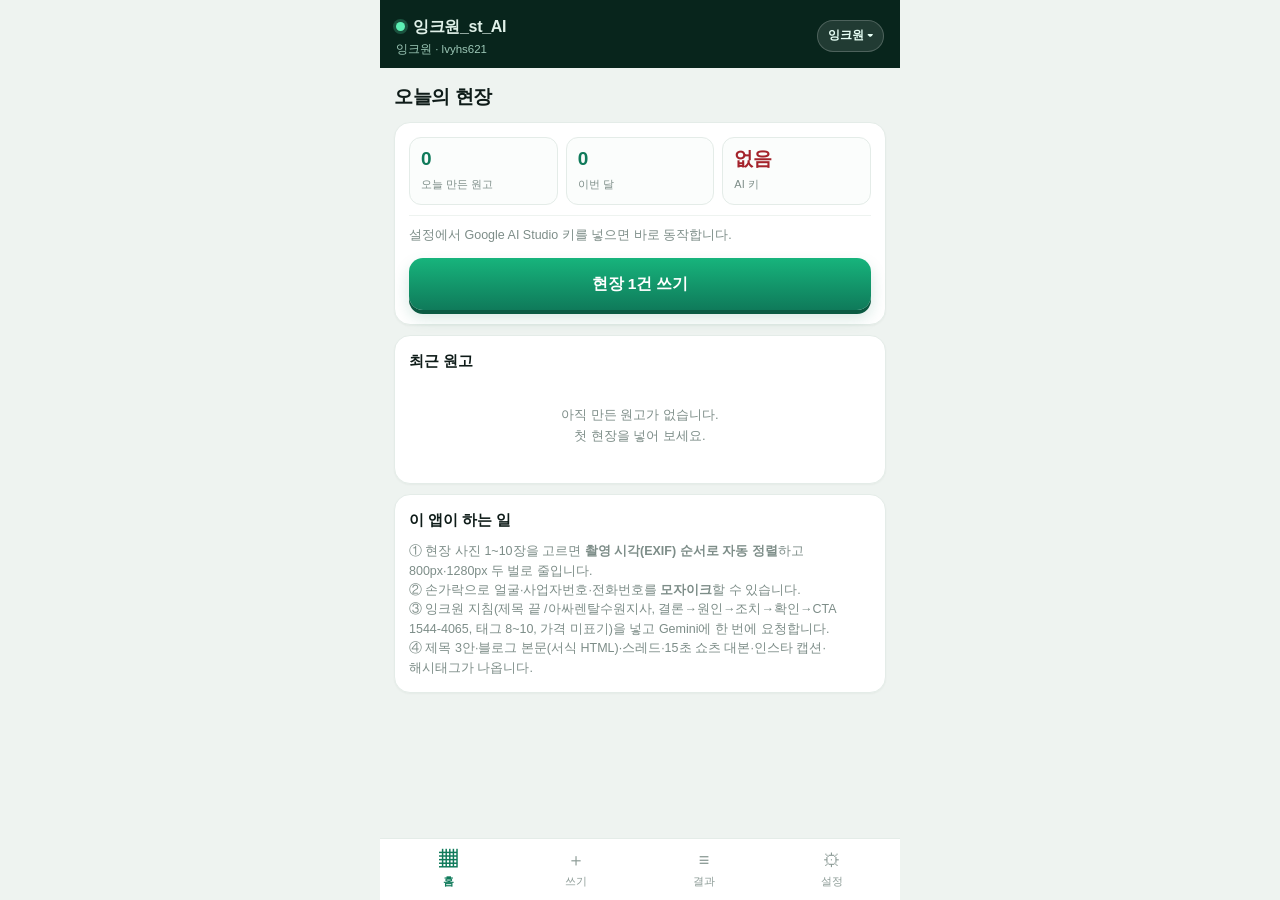
==== commit 60e1d9ce: "필드 스튜디오 P2 발행 어댑터 + 앱 이름 잉크원_st_AI - 결과 화면에 🚀 P2 발행 어댑터 카드: 채널 5종 토글·상태(대기/임시저장/발행요청/발행완료)·URL 메모를 l" ====
--- a/field-studio/index.html
+++ b/field-studio/index.html
@@ -3,9 +3,9 @@
 <head>
 <meta charset="utf-8">
 <meta name="viewport" content="width=device-width, initial-scale=1, viewport-fit=cover">
-<title>잉크원 필드 스튜디오</title>
+<title>잉크원_st_AI</title>
 <meta name="theme-color" content="#08251c">
-<meta name="description" content="현장 사진과 한 줄 메모로 블로그·쇼츠·스레드·인스타 원고를 1분에 만드는 사내 앱">
+<meta name="description" content="잉크원_st_AI — 현장 사진과 한 줄 메모로 블로그·쇼츠·스레드·인스타 원고를 1분에 만들고, 4가지 경로로 바로 내보내는 사내 앱">
 <link rel="manifest" href="./manifest.webmanifest">
 <link rel="apple-touch-icon" href="./apple-touch-icon.png">
 <link rel="stylesheet" href="./style.css">
@@ -14,7 +14,7 @@
 <div class="app">
   <div class="topbar">
     <div>
-      <div class="brand"><span class="dot"></span>잉크원 필드 스튜디오</div>
+      <div class="brand"><span class="dot"></span>잉크원_st_AI</div>
       <div class="who" id="whoLine">잉크원 · lvyhs621</div>
     </div>
     <button class="brandsel" id="brandBtn">잉크원 ▾</button>
@@ -198,15 +198,49 @@
           </div>
         </div>
 
+        <div class="card p2" id="p2Card">
+          <h3>🚀 P2 발행 어댑터 <span class="tiny" id="p2Sum">–</span></h3>
+          <div class="tiny" style="margin:-2px 0 8px">보낼 채널을 고르고, 상태를 눌러 기록하세요(대기 → 임시저장 → 발행요청 → 발행완료).</div>
+          <div id="chList"></div>
+
+          <div class="hr"></div>
+          <b class="p2t">가. 네이버 블로그 — 안전모드(1탭 쓰기)</b>
+          <div class="tiny" style="margin-top:3px">서식 HTML을 복사한 뒤 글쓰기 창을 엽니다. 본문에 붙여넣고 [발행]만 누르면 됩니다.</div>
+          <button class="btn small" id="naverSafeBtn" style="margin-top:9px">📋 서식 HTML 복사 + 네이버 글쓰기 열기</button>
+          <div class="tiny" id="naverOut" style="margin-top:6px"></div>
+
+          <div class="hr"></div>
+          <b class="p2t">나. 구글 블로그(Blogger) — 공식 API</b>
+          <div class="tiny" id="bgState" style="margin-top:3px">토큰 없음 · 설정(⚙)에서 Blog ID와 Access Token을 넣어 주세요.</div>
+          <label class="chkline" style="margin-top:9px"><input type="checkbox" id="bgDraft" checked> 임시저장(draft)으로 올리기 — 끄면 바로 공개</label>
+          <button class="btn small" id="bgSend" style="margin-top:9px">🌐 구글 블로그로 바로 임시저장/발행</button>
+          <div class="tiny" id="bgOut" style="margin-top:6px"></div>
+
+          <div class="hr"></div>
+          <b class="p2t">다. 니케(비서)에게 발행 맡기기 — 발행팩</b>
+          <div class="tiny" style="margin-top:3px">제목·본문·태그·스레드·쇼츠·인스타·선택 채널을 발행 지시서로 복사합니다. 채팅에 붙여넣기만 하면 됩니다.</div>
+          <div class="btnrow" style="margin-top:9px">
+            <button class="btn small" id="packCopy">🤖 발행팩 복사</button>
+            <button class="btn ghost small" id="packJson">.json 내려받기</button>
+          </div>
+
+          <div class="hr"></div>
+          <b class="p2t">라. 로컬 PC 브릿지(Webhook)</b>
+          <div class="tiny" id="bridgeState" style="margin-top:3px">URL 미설정 · 설정(⚙)에서 브릿지 주소를 넣으세요.</div>
+          <button class="btn ghost small" id="bridgeSend" style="margin-top:9px">⚡ 로컬 PC 브릿지로 전송</button>
+          <div class="tiny" id="bridgeOut" style="margin-top:6px"></div>
+        </div>
+
         <div class="approve">
-          <b>승인 — 대외 발행은 아직 연결 전</b>
+          <b>승인 — 실제 게시는 마지막 버튼에서</b>
           <div class="muted" style="margin-top:4px">
-            이 프로토타입은 <b>원고 생성까지</b>입니다. 네이버·유튜브·인스타 자동 발행은 2단계(발행 어댑터)에서 붙입니다.
-            지금은 [서식 HTML 복사]로 네이버 글쓰기에 붙여넣어 주세요.
+            원고는 이 기기 안에서만 만들어졌습니다. 위 4가지 경로 중 <b>누르는 순간</b> 전송·게시가 일어납니다.
+            네이버는 글쓰기 창을 열어 붙여넣기까지만 하고, Blogger는 <b>임시저장(draft)</b>이 기본입니다.
+            유튜브·인스타·스레드는 대본·캡션 복사와 니케 위임으로 처리합니다.
           </div>
           <div class="btnrow" style="margin-top:10px">
             <button class="btn danger small" id="discardBtn">버리기</button>
-            <button class="btn small" id="naverBtn">복사하고 네이버 열기</button>
+            <button class="btn ghost small" id="goHist">기록 보기</button>
           </div>
         </div>
       </div>
@@ -252,6 +286,47 @@
       </div>
 
       <div class="card">
+        <h3>구글 블로그(Blogger) 설정 <span class="badge off" id="bgBadge">미설정</span></h3>
+        <label class="f" for="bgBlog">Blog ID 또는 주소</label>
+        <input type="text" id="bgBlog" placeholder="ink1-suwon-test.blogspot.com 또는 숫자 ID" autocomplete="off" spellcheck="false">
+        <label class="f" for="bgToken" style="margin-top:9px">Google OAuth Access Token</label>
+        <input type="password" id="bgToken" placeholder="ya29...." autocomplete="off" spellcheck="false">
+        <div class="row" style="margin-top:9px">
+          <button class="btn ghost small" id="bgSave" style="width:auto">저장</button>
+          <button class="btn ghost small" id="bgTest" style="width:auto">연결 테스트</button>
+        </div>
+        <div class="muted" style="margin-top:8px">
+          토큰은 <b>이 브라우저(localStorage)에만</b> 저장됩니다. 권한(scope)은 <b>https://www.googleapis.com/auth/blogger</b> 하나면 됩니다.
+          OAuth 토큰은 약 1시간이면 만료되니 필요할 때 다시 발급해 붙여넣으세요.
+        </div>
+        <div class="tiny" id="bgTestOut" style="margin-top:6px"></div>
+      </div>
+
+      <div class="card">
+        <h3>로컬 PC 브릿지 <span class="badge off" id="brBadge">미설정</span></h3>
+        <label class="f" for="brUrl">브릿지 URL</label>
+        <input type="text" id="brUrl" placeholder="http://127.0.0.1:8787/publish" autocomplete="off" spellcheck="false">
+        <div class="row" style="margin-top:9px">
+          <button class="btn ghost small" id="brSave" style="width:auto">저장</button>
+          <button class="btn ghost small" id="brTest" style="width:auto">연결 테스트(/health)</button>
+        </div>
+        <div class="muted" style="margin-top:8px">
+          PC에서 <b>field_studio_bridge_sample.py</b>를 켜 두면 폰에서 만든 원고가 PC 폴더로 저장되고,
+          Blogger 토큰까지 넣어 두면 구글 블로그에 바로 올라갑니다. (기본 주소 <b>http://127.0.0.1:8787/publish</b>)
+        </div>
+        <div class="tiny" id="brTestOut" style="margin-top:6px"></div>
+      </div>
+
+      <div class="card">
+        <h3>발행 로그 <span class="tiny" id="pubLogN"></span></h3>
+        <div id="pubLogList"><div class="empty">아직 발행 기록이 없습니다.</div></div>
+        <div class="btnrow" style="margin-top:10px">
+          <button class="btn ghost small" id="pubLogExport">로그 내보내기(JSON)</button>
+          <button class="btn ghost small" id="pubLogClear">로그 지우기</button>
+        </div>
+      </div>
+
+      <div class="card">
         <h3>기록</h3>
         <div class="kv"><span>저장된 원고</span><b id="histN">0건</b></div>
         <div class="kv"><span>브라우저 저장소 사용</span><b id="lsUse">–</b></div>
@@ -264,8 +339,9 @@
       <div class="card">
         <h3>이 앱</h3>
         <div class="muted">
-          잉크원 필드 스튜디오 v1.0 (P1 프로토타입) · 2026-11-27<br>
-          현장 입력 → Gemini 생성 → 복사·저장까지 실제 동작합니다. 발행 어댑터(네이버·유튜브·인스타)는 다음 단계입니다.
+          잉크원_st_AI <b>v1.1 (P2 발행 어댑터)</b> · 2026-11-28<br>
+          현장 입력 → Gemini 생성 → 복사·저장에 이어, <b>네이버 안전모드 · Blogger API · 니케 발행팩 · 로컬 PC 브릿지</b> 4경로로 내보냅니다.
+          유튜브·인스타·스레드는 대본·캡션 복사와 니케 위임으로 처리합니다.
         </div>
       </div>
     </section>
--- a/field-studio/style.css
+++ b/field-studio/style.css
@@ -199,3 +199,28 @@
 .kv span{color:var(--muted)}
 .kv b{font-weight:700}
 @media (max-width:380px){ .kpis{grid-template-columns:1fr 1fr} }
+
+/* ── P2 발행 어댑터 ── */
+.p2{border-color:#cfe7dd}
+.p2 .p2t{display:block;font-size:13px;color:#0b4d36;letter-spacing:-.01em}
+.chrow{display:grid;grid-template-columns:24px 1fr auto;align-items:center;gap:9px;padding:9px 0;border-top:1px solid #eef3f0}
+.chrow.first{border-top:0;padding-top:2px}
+.chk{width:23px;height:23px;border-radius:7px;border:1.6px solid #c2d6cd;background:#fff;display:grid;place-items:center;
+  font-size:13px;line-height:1;color:transparent;font-weight:800;padding:0}
+.chk.on{background:#0f7a5a;border-color:#0f7a5a;color:#fff}
+.chname{font-size:13px;font-weight:700;line-height:1.35;min-width:0}
+.chname small{display:block;font-size:10.5px;color:var(--muted);font-weight:500}
+.chstatus{font-size:11.5px;font-weight:800;border-radius:999px;padding:5px 9px;border:1px solid #d7e3de;
+  background:#f7faf8;color:#7d8d88;white-space:nowrap;min-width:62px;text-align:center}
+.chstatus.s1{background:#eef6ff;border-color:#c9dff6;color:#1b5a94}
+.chstatus.s2{background:#fff6e8;border-color:#f0dcbf;color:#8a5309}
+.chstatus.s3{background:#eaf7ef;border-color:#bfe0d2;color:#0b6b4f}
+.churl{margin:-3px 0 9px 33px}
+.churl input{font-size:12px;padding:7px 10px;border-radius:9px;background:#fbfdfc}
+.chkline{display:flex;align-items:center;gap:7px;font-size:12.5px;font-weight:600;color:var(--ink2)}
+.chkline input{width:17px;height:17px;accent-color:#0f7a5a;flex:none}
+.logrow{display:grid;grid-template-columns:1fr auto;gap:4px 8px;padding:8px 0;border-top:1px solid #eef3f0;font-size:12.5px}
+.logrow:first-child{border-top:0}
+.logrow b{font-weight:800;color:#0b4d36;font-size:12.5px}
+.logrow .lg{font-size:11px;color:var(--muted);white-space:nowrap}
+.logrow .lu{grid-column:1/-1;font-size:11px;color:#1b5a94;word-break:break-all}
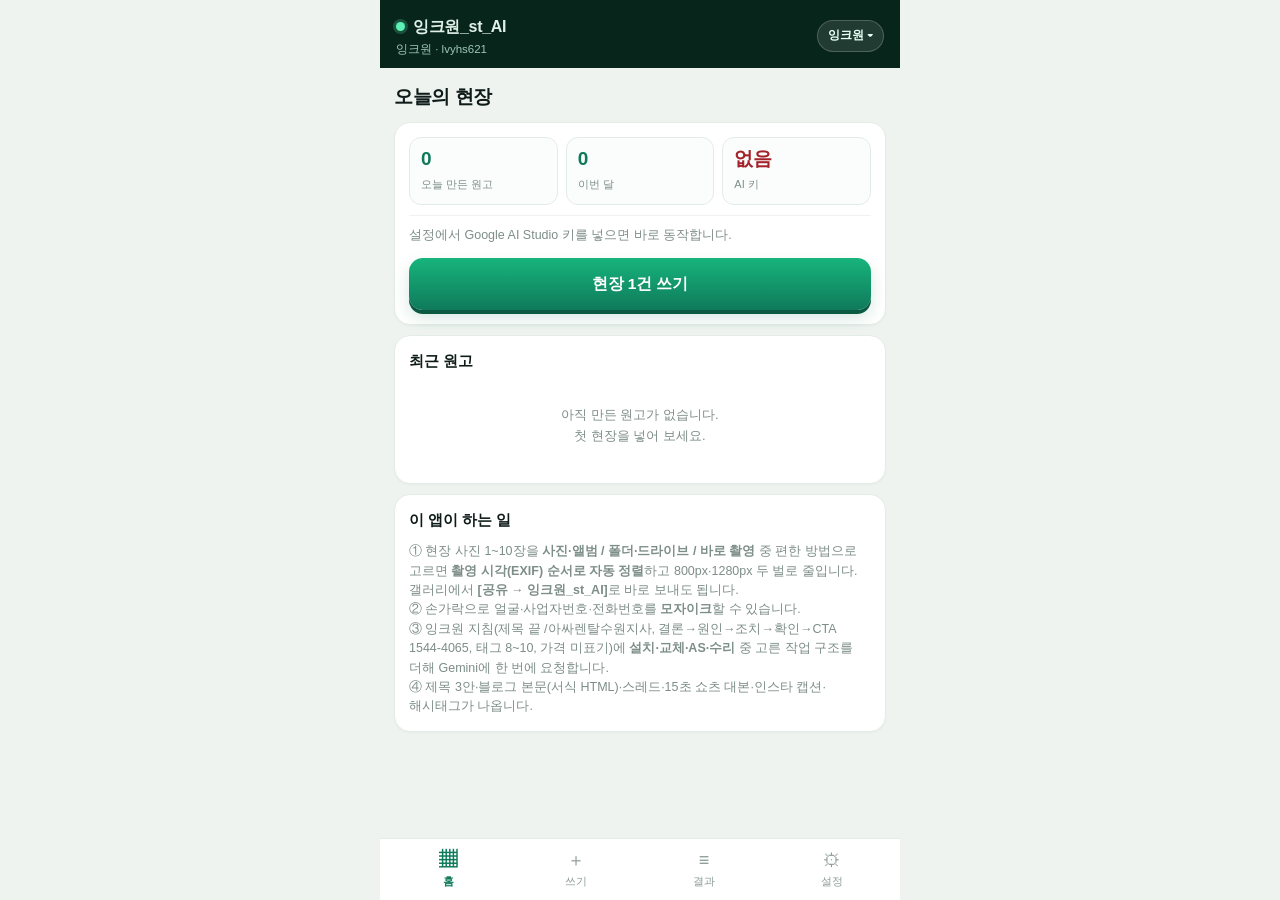
==== commit f755c407: "필드 스튜디오 v1.2: 설치·교체·AS·수리 카테고리 카드 + 사진 선택 3종 + PWA 공유받기(share_target, sw v4)" ====
--- a/field-studio/index.html
+++ b/field-studio/index.html
@@ -46,9 +46,9 @@
       <div class="card">
         <h3>이 앱이 하는 일</h3>
         <div class="muted">
-          ① 현장 사진 1~10장을 고르면 <b>촬영 시각(EXIF) 순서로 자동 정렬</b>하고 800px·1280px 두 벌로 줄입니다.<br>
+          ① 현장 사진 1~10장을 <b>사진·앨범 / 폴더·드라이브 / 바로 촬영</b> 중 편한 방법으로 고르면 <b>촬영 시각(EXIF) 순서로 자동 정렬</b>하고 800px·1280px 두 벌로 줄입니다. 갤러리에서 <b>[공유 → 잉크원_st_AI]</b>로 바로 보내도 됩니다.<br>
           ② 손가락으로 얼굴·사업자번호·전화번호를 <b>모자이크</b>할 수 있습니다.<br>
-          ③ 잉크원 지침(제목 끝 /아싸렌탈수원지사, 결론→원인→조치→확인→CTA 1544-4065, 태그 8~10, 가격 미표기)을 넣고 Gemini에 한 번에 요청합니다.<br>
+          ③ 잉크원 지침(제목 끝 /아싸렌탈수원지사, 결론→원인→조치→확인→CTA 1544-4065, 태그 8~10, 가격 미표기)에 <b>설치·교체·AS·수리</b> 중 고른 작업 구조를 더해 Gemini에 한 번에 요청합니다.<br>
           ④ 제목 3안·블로그 본문(서식 HTML)·스레드·15초 쇼츠 대본·인스타 캡션·해시태그가 나옵니다.
         </div>
       </div>
@@ -85,29 +85,40 @@
         <div class="chips" id="recentTopics" style="margin-top:6px"></div>
       </div>
 
+      <div class="card" id="typeCard">
+        <h3>1. 어떤 작업이었나요? <span class="tiny">4가지 중 하나</span></h3>
+        <div class="cats" id="cats"></div>
+        <div class="catnote" id="catNote"></div>
+        <div class="tiny" style="margin:12px 0 6px">그 밖의 작업</div>
+        <div class="chips" id="types"></div>
+        <div class="hr"></div>
+        <div class="muted" id="presetLine"></div>
+      </div>
+
       <div class="card" id="photoCard">
-        <h3><span id="photoTitle">1. 사진</span> <span class="tiny" id="photoMeta">0/10장</span></h3>
-        <div class="thumbs" id="thumbs">
-          <button class="addbox" id="addPhoto"><b>＋</b>사진 추가</button>
+        <h3><span id="photoTitle">2. 사진</span> <span class="tiny" id="photoMeta">0/10장</span></h3>
+        <div class="thumbs" id="thumbs"></div>
+        <div id="pickWrap">
+          <div class="pick3">
+            <button type="button" class="pickbtn" id="pickGallery"><i>🖼️</i><b>사진·앨범</b><span>갤러리에서</span></button>
+            <button type="button" class="pickbtn" id="pickFiles"><i>📁</i><b>폴더·드라이브</b><span>내 파일·드라이브</span></button>
+            <button type="button" class="pickbtn" id="pickCamera"><i>📸</i><b>바로 촬영</b><span>지금 찍기</span></button>
+          </div>
+          <div class="tip" id="shareTip">안드로이드에서 <b>최근 파일</b>만 뜨면 왼쪽 위 <b>≡ → 갤러리</b>를 누르거나, 갤러리 앨범에서 사진 선택 후 <b>[공유 → 잉크원_st_AI]</b>로 바로 보낼 수 있어요.</div>
         </div>
         <div class="muted" style="margin-top:8px" id="photoHint">촬영 시각이 있으면 순서대로 정렬합니다 · AI용 800px 별도 저장</div>
         <input type="file" id="fileInput" accept="image/*" multiple class="hidden">
+        <input type="file" id="fileInputAll" accept=".jpg,.jpeg,.png,.webp,.heic,.heif,.bmp,.gif" multiple class="hidden">
+        <input type="file" id="cameraInput" accept="image/*" capture="environment" class="hidden">
       </div>
 
       <div class="card" id="memoCard">
-        <h3><span id="memoTitle">2. 한 줄 메모</span> <span class="tiny" id="memoSub">기종·증상·조치</span></h3>
+        <h3><span id="memoTitle">3. 한 줄 메모</span> <span class="tiny" id="memoSub">기종·증상·조치</span></h3>
         <textarea id="memo" placeholder="예) 성서공단 사무실, 복합기 종이 걸림 수리. 급지롤러 교체하고 양면 20매 시험 출력까지."></textarea>
         <div class="row" style="margin-top:8px">
           <button class="btn ghost small" id="micBtn" style="width:auto">🎙 말로 입력</button>
           <span class="tiny" id="micHint">사진에 없는 사실을 채워 넣습니다</span>
         </div>
-      </div>
-
-      <div class="card" id="typeCard">
-        <h3>3. 어떤 작업이었나요?</h3>
-        <div class="chips" id="types"></div>
-        <div class="hr"></div>
-        <div class="muted" id="presetLine"></div>
       </div>
 
       <div class="card hidden" id="infoCard">
@@ -281,7 +292,7 @@
         <input type="password" id="oaKey" placeholder="sk-..." autocomplete="off" spellcheck="false">
         <div class="row" style="margin-top:8px">
           <button class="btn ghost small" id="saveOa" style="width:auto">저장</button>
-          <span class="tiny">지금 프로토타입은 Gemini로 생성합니다. OpenAI는 2단계에서 씁니다.</span>
+          <span class="tiny">지금은 Gemini로만 생성합니다. OpenAI는 자리만 두었습니다.</span>
         </div>
       </div>
 
@@ -339,9 +350,10 @@
       <div class="card">
         <h3>이 앱</h3>
         <div class="muted">
-          잉크원_st_AI <b>v1.1 (P2 발행 어댑터)</b> · 2026-11-28<br>
+          잉크원_st_AI <b>v1.2 (카테고리·사진 선택)</b> · 2026-11-28<br>
+          현장 후기에서 <b>설치 · 교체 · AS · 수리</b>를 고르면 글이 그 구조로 전개되고,
+          사진은 <b>사진·앨범 / 폴더·드라이브 / 바로 촬영</b> 3가지로 넣습니다. 갤러리에서 <b>[공유 → 잉크원_st_AI]</b>로도 바로 받습니다.<br>
           현장 입력 → Gemini 생성 → 복사·저장에 이어, <b>네이버 안전모드 · Blogger API · 니케 발행팩 · 로컬 PC 브릿지</b> 4경로로 내보냅니다.
-          유튜브·인스타·스레드는 대본·캡션 복사와 니케 위임으로 처리합니다.
         </div>
       </div>
     </section>
--- a/field-studio/style.css
+++ b/field-studio/style.css
@@ -80,6 +80,36 @@
 .addbox{aspect-ratio:1/1;border:1.6px dashed #c2d6cd;border-radius:12px;display:flex;flex-direction:column;
   align-items:center;justify-content:center;gap:2px;color:#7fa094;font-size:12px;background:#f8fbf9}
 .addbox b{font-size:22px;line-height:1;color:#0f7a5a}
+.thumbs:empty{display:none}
+
+/* 사진 선택 3버튼 (사진·앨범 / 폴더·드라이브 / 바로 촬영) */
+.pick3{display:grid;grid-template-columns:repeat(3,1fr);gap:7px;margin-top:9px}
+.pickbtn{display:flex;flex-direction:column;align-items:center;gap:2px;background:#f8fbf9;border:1.5px solid #cfe7dd;
+  border-radius:12px;padding:10px 4px 9px;text-align:center;line-height:1.3;min-height:66px;justify-content:center}
+.pickbtn i{font-style:normal;font-size:18px;line-height:1.1}
+.pickbtn b{font-size:12.5px;font-weight:800;color:#0b6b4f;letter-spacing:-.03em}
+.pickbtn span{font-size:10px;color:var(--muted);letter-spacing:-.03em}
+.pickbtn:active{background:#effaf4}
+.tip{font-size:11px;color:#5f716b;background:#fffdf5;border:1px solid #f0e6c8;border-left:3px solid #e8c96a;
+  border-radius:0 9px 9px 0;padding:8px 10px;margin-top:9px;line-height:1.6}
+.tip b{color:#7a5b06}
+
+/* 현장 후기 4대 카테고리 (설치·교체·AS·수리) */
+.cats{display:grid;grid-template-columns:1fr 1fr;gap:8px}
+.cat{display:flex;flex-direction:column;align-items:flex-start;justify-content:center;gap:1px;text-align:left;
+  background:#fff;border:1.5px solid var(--line);border-radius:13px;padding:11px 12px;min-height:78px;position:relative}
+.cat i{font-style:normal;font-size:19px;line-height:1.15}
+.cat b{font-size:16.5px;font-weight:800;letter-spacing:-.03em;color:#1d2f2a;line-height:1.25}
+.cat span{font-size:10.5px;color:var(--muted);letter-spacing:-.03em;line-height:1.35}
+.cat:active{background:#f8fbf9}
+.cat.on{border-color:#0f7a5a;background:linear-gradient(180deg,#f2fbf6,#e9f8f1);
+  box-shadow:inset 0 0 0 1px #0f7a5a,0 2px 8px rgba(15,122,90,.10)}
+.cat.on b{color:#0b6b4f}
+.cat.on::after{content:'✓';position:absolute;top:8px;right:9px;font-size:12px;font-weight:800;color:#0f7a5a}
+.catnote{font-size:11.5px;color:#0b6b4f;background:#f2fbf6;border:1px dashed #bfe0d2;border-radius:9px;
+  padding:7px 9px;margin:8px 0 0;line-height:1.5}
+.catnote:empty{display:none}
+.catnote b{font-weight:800}
 
 /* chips */
 .chips{display:flex;flex-wrap:wrap;gap:7px}
